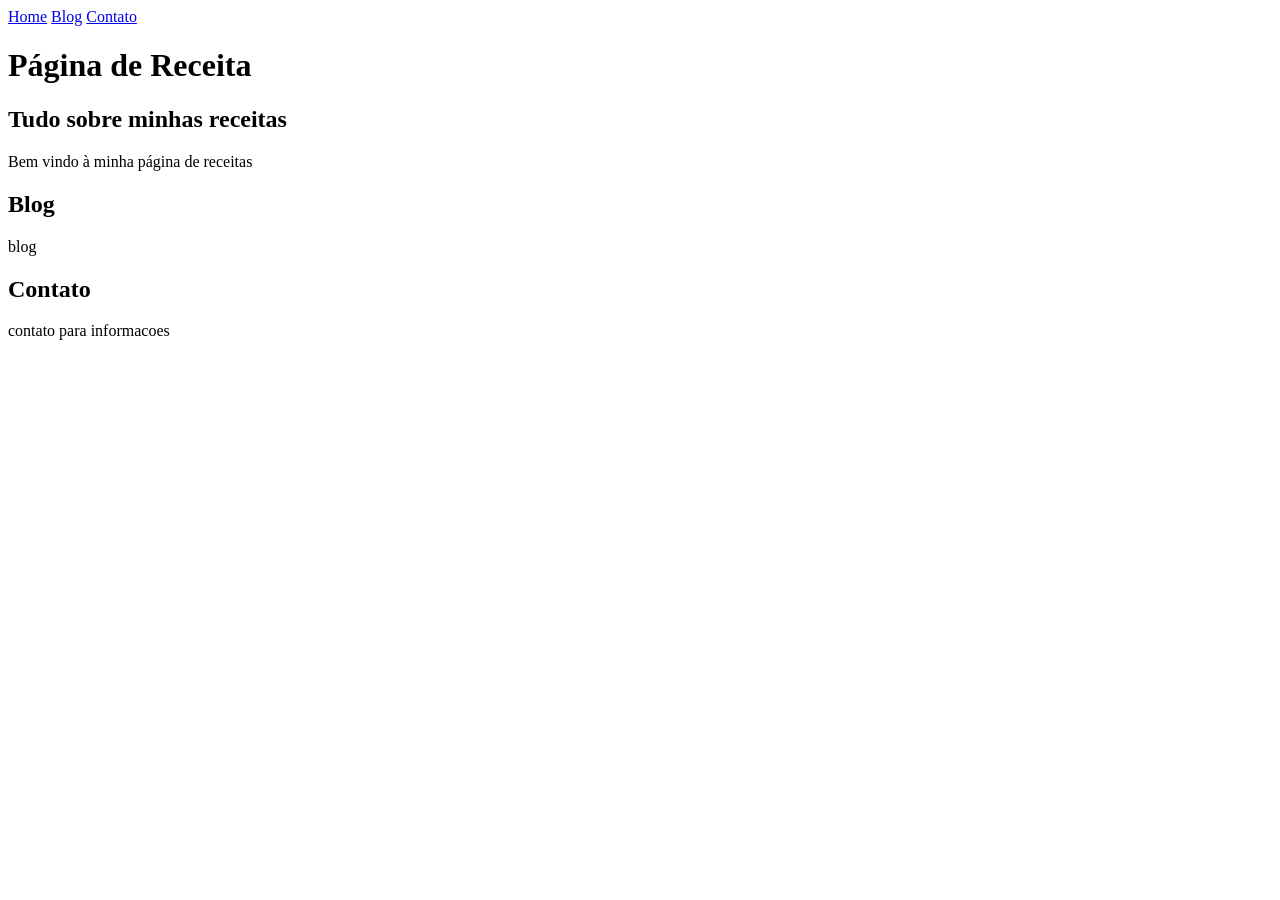
==== Projeto/index.html @ a5b97db1 "innitial commit" ====
<!DOCTYPE html>
<html lang="pt-br">
<head>
    <meta charset="UTF-8">
    <meta name="viewport" content="width=device-width, initial-scale=1.0">
    <title>Página de Receita</title>
    <link rel="stylesheet" href="style.css">
</head>

<body>
    <nav>
        <a href="#home">Home</a>
        <a href="#blog">Blog</a>
        <a href="#contato">Contato</a>
    </nav>
    <main>
        <section id = "home"></section>
            <h1>Página de Receita</h1>
                <h2>Tudo sobre minhas receitas</h2>
                    <p>Bem vindo à minha página de receitas</p>

        <section id = "blog"></section>
            <h2>Blog</h2>
                <p> blog



                </p>
        <section id = "contato"></section>
            <h2>Contato</h2>
                <p>
                    contato para informacoes



                </p>

    </main>
</body>
</html>
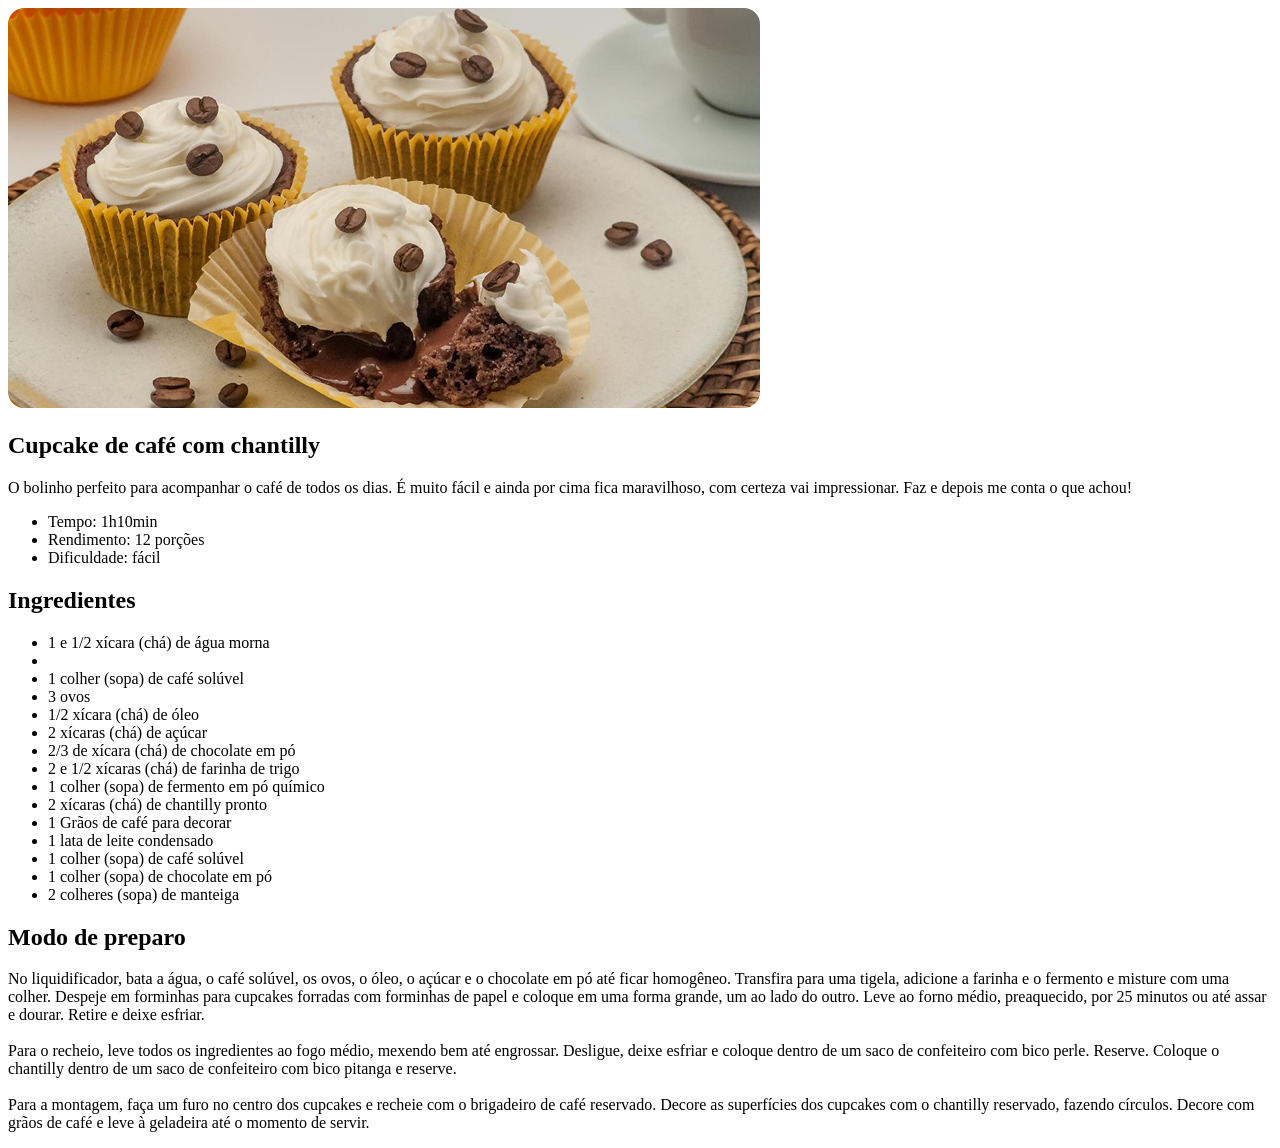
==== commit ef3de97d: "adicionando imagens e estilos" ====
--- a/Projeto/index.html
+++ b/Projeto/index.html
@@ -3,38 +3,52 @@
 <head>
     <meta charset="UTF-8">
     <meta name="viewport" content="width=device-width, initial-scale=1.0">
-    <title>Página de Receita</title>
+    <title>Cupcake de café com chantilly</title>
     <link rel="stylesheet" href="style.css">
 </head>
-
 <body>
-    <nav>
-        <a href="#home">Home</a>
-        <a href="#blog">Blog</a>
-        <a href="#contato">Contato</a>
-    </nav>
-    <main>
-        <section id = "home"></section>
-            <h1>Página de Receita</h1>
-                <h2>Tudo sobre minhas receitas</h2>
-                    <p>Bem vindo à minha página de receitas</p>
-
-        <section id = "blog"></section>
-            <h2>Blog</h2>
-                <p> blog
-
-
-
+    <div id="page">
+        <img src="subpasta/assets/main-image.jpg" alt="Cupcake de café com chantilly">
+        <main>
+            <section id="about">
+                <h1>Cupcake de café com chantilly</h1>
+                <p>
+                    O bolinho perfeito para acompanhar o café de todos os dias. 
+                    É muito fácil e ainda por cima fica maravilhoso, com certeza vai impressionar. 
+                    Faz e depois me conta o que achou!
                 </p>
-        <section id = "contato"></section>
-            <h2>Contato</h2>
-                <p>
-                    contato para informacoes
-
-
-
-                </p>
-
-    </main>
+                <ul>
+                    <li>Tempo: 1h10min</li>
+                    <li>Rendimento: 12 porções</li>
+                    <li>Dificuldade: fácil</li>
+                </ul>
+            </section>
+            <section id="ingredients">
+                <h2>Ingredientes</h2>
+                <ul>
+               <li>1 e 1/2 xícara (chá) de água morna<li></li>
+               <li>1 colher (sopa) de café solúvel</li>
+               <li>3 ovos</li>
+               <li>1/2 xícara (chá) de óleo</li>
+               <li>2 xícaras (chá) de açúcar</li>
+               <li>2/3 de xícara (chá) de chocolate em pó</li>
+               <li>2 e 1/2 xícaras (chá) de farinha de trigo</li>
+               <li>1 colher (sopa) de fermento em pó químico</li>
+               <li>2 xícaras (chá) de chantilly pronto</li>
+               <li>1 Grãos de café para decorar</li>
+               <li>1 lata de leite condensado</li>
+               <li>1 colher (sopa) de café solúvel</li>
+               <li>1 colher (sopa) de chocolate em pó</li>
+               <li>2 colheres (sopa) de manteiga</li>
+                </ul>
+            </section>
+            <section id="preparation">
+                <h2>Modo de preparo</h2>
+                <p>No liquidificador, bata a água, o café solúvel, os ovos, o óleo, o açúcar e o chocolate em pó até ficar homogêneo. Transfira para uma tigela, adicione a farinha e o fermento e misture com uma colher. Despeje em forminhas para cupcakes forradas com forminhas de papel e coloque em uma forma grande, um ao lado do outro. Leve ao forno médio, preaquecido, por 25 minutos ou até assar e dourar. Retire e deixe esfriar.<br><br> 
+                Para o recheio, leve todos os ingredientes ao fogo médio, mexendo bem até engrossar. Desligue, deixe esfriar e coloque dentro de um saco de confeiteiro com bico perle. Reserve. Coloque o chantilly dentro de um saco de confeiteiro com bico pitanga e reserve. <br><br>  
+                Para a montagem, faça um furo no centro dos cupcakes e recheie com o brigadeiro de café reservado. Decore as superfícies dos cupcakes com o chantilly reservado, fazendo círculos. Decore com grãos de café e leve à geladeira até o momento de servir.</p>
+            </section>
+        </main>
+    </div>
 </body>
 </html>
--- a/Projeto/style.css
+++ b/Projeto/style.css
@@ -0,0 +1,3 @@
+img {
+    border-radius: 16px;
+}
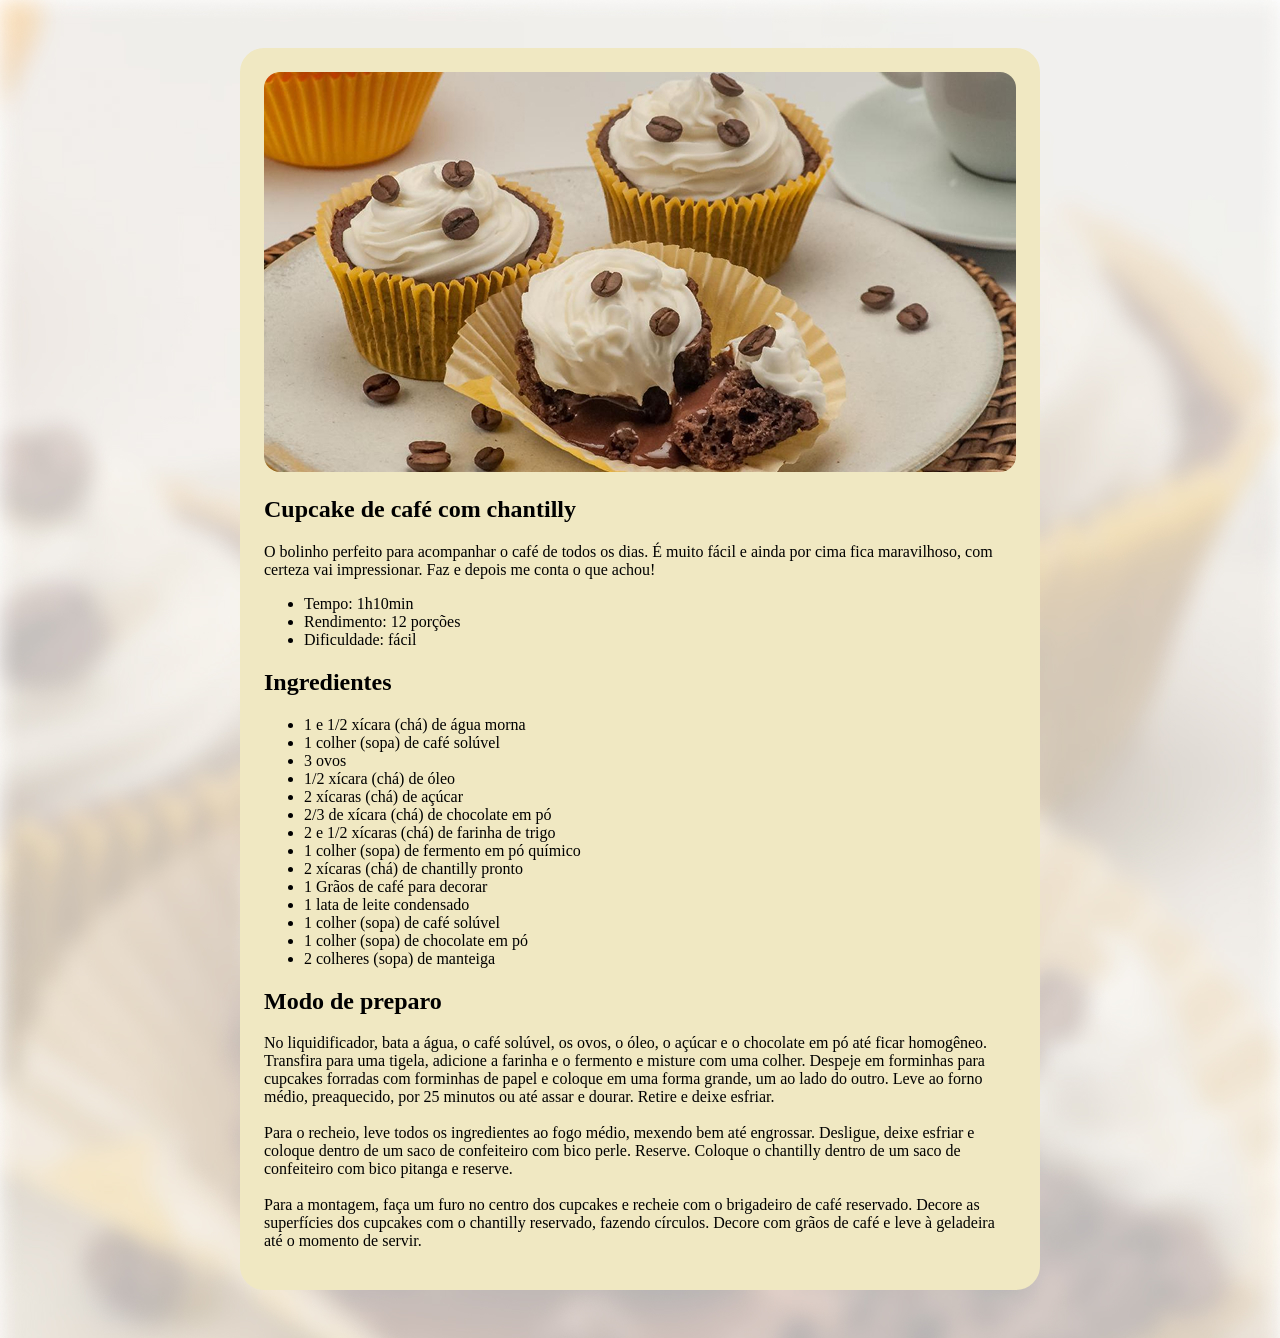
==== commit a46025a2: "imagem de fundo e estilo page" ====
--- a/Projeto/index.html
+++ b/Projeto/index.html
@@ -26,7 +26,7 @@
             <section id="ingredients">
                 <h2>Ingredientes</h2>
                 <ul>
-               <li>1 e 1/2 xícara (chá) de água morna<li></li>
+               <li>1 e 1/2 xícara (chá) de água morna</li>
                <li>1 colher (sopa) de café solúvel</li>
                <li>3 ovos</li>
                <li>1/2 xícara (chá) de óleo</li>
--- a/Projeto/style.css
+++ b/Projeto/style.css
@@ -1,3 +1,19 @@
+body {
+    background-image: url(subpasta/assets/bg-image.jpg);
+    background-color: #573824;
+    background-size: cover;
+}
+#page {
+    width:800px;
+    max-width: 800px;
+    box-sizing: border-box;
+    padding: 24px;
+    background-color: #F0E8C2;
+    border-radius: 24px;
+    margin: 48px auto;
+}
+
+
 img {
     border-radius: 16px;
 }
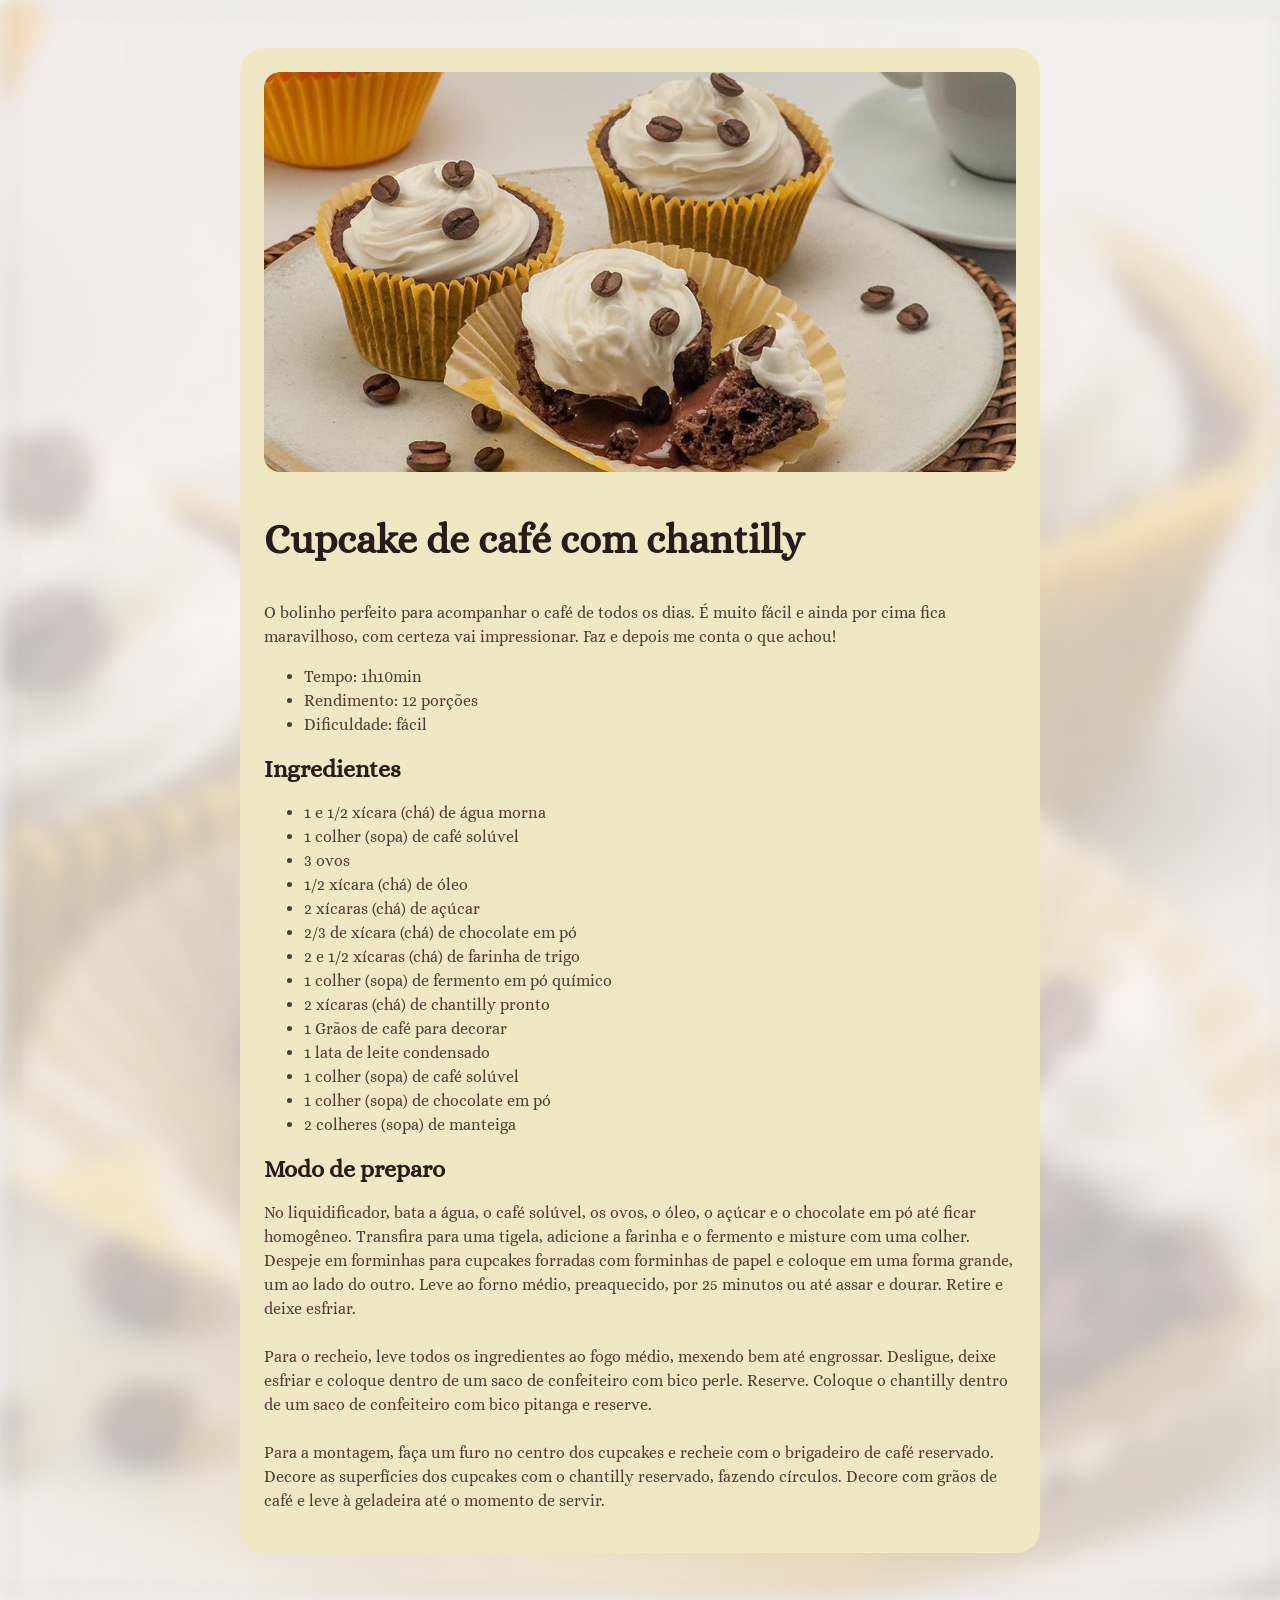
==== commit 10bb4ae8: "trabalhando as fontes" ====
--- a/Projeto/index.html
+++ b/Projeto/index.html
@@ -1,10 +1,16 @@
 <!DOCTYPE html>
 <html lang="pt-br">
 <head>
+
+    <link rel="preconnect" href="https://fonts.googleapis.com">
     <meta charset="UTF-8">
     <meta name="viewport" content="width=device-width, initial-scale=1.0">
-    <title>Cupcake de café com chantilly</title>
+    <title>Página de receita</title>
+
     <link rel="stylesheet" href="style.css">
+    <link rel="preconnect" href="https://fonts.gstatic.com" crossorigin>
+    <link href="https://fonts.googleapis.com/css2?family=Alice&display=swap" rel="stylesheet">
+
 </head>
 <body>
     <div id="page">
--- a/Projeto/style.css
+++ b/Projeto/style.css
@@ -1,3 +1,9 @@
+:root {
+    font-family: "Alice", serif;
+    line-height: 150%;
+    color: #573A37;
+}
+
 body {
     background-image: url(subpasta/assets/bg-image.jpg);
     background-color: #573824;
@@ -16,4 +22,16 @@
 
 img {
     border-radius: 16px;
-}+}
+h1 {
+    line-height: 140%;
+    font-size: 40px;
+    
+}
+h2 {
+    font-size: 24px;
+}
+h1, h2 {
+    color: #291B1A;
+}
+
